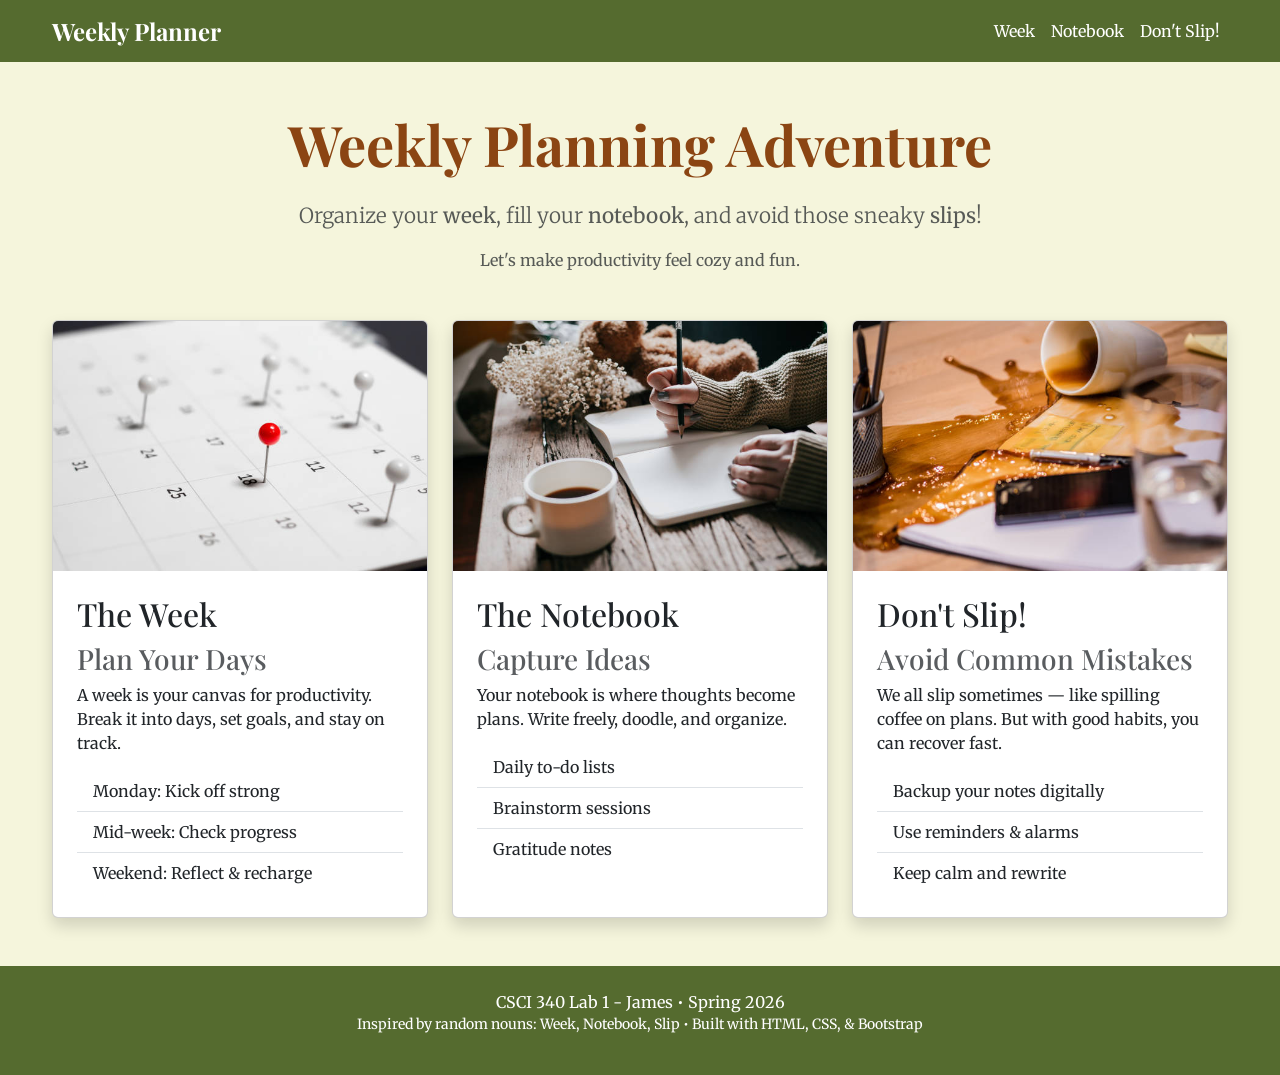
==== csci340lab1/Index.html @ 052435fe "Moving Files" ====
<!DOCTYPE html>
<html lang="en">
<head>
    <meta charset="UTF-8">
    <meta name="viewport" content="width=device-width, initial-scale=1.0">
    <title>Weekly Planning: Week, Slip, Notebook</title>
    
    <!--Made sure to use Bootstrap 5 CSS CDN -->
    <link href="https://cdn.jsdelivr.net/npm/bootstrap@5.3.3/dist/css/bootstrap.min.css" rel="stylesheet" integrity="sha384-QWTKZyjpPEjISv5WaRU9OFeRpok6YctnYmDr5pNlyT2bRjXh0JMhjY6hW+ALEwIH" crossorigin="anonymous">
    
    <!-- Made sure to use Google Fonts: Merriweather for body, Playfair Display for headings -->
    <link rel="preconnect" href="https://fonts.googleapis.com">
    <link rel="preconnect" href="https://fonts.gstatic.com" crossorigin>
    <link href="https://fonts.googleapis.com/css2?family=Merriweather:wght@400;700&family=Playfair+Display:wght@400;700&display=swap" rel="stylesheet">
    
    
    <link rel="stylesheet" href="style.css">
</head>
<body class="bg-beige">

    <!-- Navbar -->
    <nav class="navbar navbar-expand-lg navbar-dark bg-olive">
        <div class="container">
            <a class="navbar-brand fw-bold" href="#">Weekly Planner</a>
            <button class="navbar-toggler" type="button" data-bs-toggle="collapse" data-bs-target="#navbarNav" aria-controls="navbarNav" aria-expanded="false" aria-label="Toggle navigation">
                <span class="navbar-toggler-icon"></span>
            </button>
            <div class="collapse navbar-collapse" id="navbarNav">
                <ul class="navbar-nav ms-auto">
                    <li class="nav-item"><a class="nav-link" href="#week">Week</a></li>
                    <li class="nav-item"><a class="nav-link" href="#notebook">Notebook</a></li>
                    <li class="nav-item"><a class="nav-link" href="#slip">Don't Slip!</a></li>
                </ul>
            </div>
        </div>
    </nav>

    <!-- Hero Section -->
    <div class="container my-5 text-center">
        <h1 class="display-4 fw-bold text-brown">Weekly Planning Adventure</h1>
        <p class="lead text-muted mt-4">
            Organize your <strong>week</strong>, fill your <strong>notebook</strong>, and avoid those sneaky <strong>slips</strong>!
        </p>
        <p class="text-muted">Let's make productivity feel cozy and fun.</p>
    </div>
        <!-- Main Content: Three Cards in a Row -->
    <div class="container my-5">
        <div class="row g-4">

            <!-- Card 1: Week -->
            <div class="col-md-4">
                <div class="card h-100 shadow">
                    <img src="WeekPinned.jpg" class="card-img-top" alt="A cozy weekly calendar planner on a wooden desk with natural light" style="height: 250px; object-fit: cover;">
                    <div class="card-body p-4">
                        <h2 class="card-title text-brown">The Week</h2>
                        <h3 class="text-muted">Plan Your Days</h3>
                        <p class="card-text">A week is your canvas for productivity. Break it into days, set goals, and stay on track.</p>
                        <ul class="list-group list-group-flush">
                            <li class="list-group-item">Monday: Kick off strong</li>
                            <li class="list-group-item">Mid-week: Check progress</li>
                            <li class="list-group-item">Weekend: Reflect & recharge</li>
                        </ul>
                    </div>
                </div>
            </div>

            <!-- Card 2: Notebook -->
            <div class="col-md-4">
                <div class="card h-100 shadow">
                    <img src="OpenNotebookwithWrittenNotes.jpg" class="card-img-top" alt="An open notebook with handwritten notes and a pen on a cozy desk" style="height: 250px; object-fit: cover;">
                    <div class="card-body p-4">
                        <h2 class="card-title text-brown">The Notebook</h2>
                        <h3 class="text-muted">Capture Ideas</h3>
                        <p class="card-text">Your notebook is where thoughts become plans. Write freely, doodle, and organize.</p>
                        <ul class="list-group list-group-flush">
                            <li class="list-group-item">Daily to-do lists</li>
                            <li class="list-group-item">Brainstorm sessions</li>
                            <li class="list-group-item">Gratitude notes</li>
                        </ul>
                    </div>
                </div>
            </div>

            <!-- Card 3: Slip (Don't Slip Up!) -->
            <div class="col-md-4">
                <div class="card h-100 shadow">
                    <img src="SpilledCoffee.jpg" class="card-img-top" alt="Spilled coffee on an open notebook and planner pages, messy desk accident" style="height: 250px; object-fit: cover;">
                    <div class="card-body p-4">
                        <h2 class="card-title text-brown">Don't Slip!</h2>
                        <h3 class="text-muted">Avoid Common Mistakes</h3>
                        <p class="card-text">We all slip sometimes — like spilling coffee on plans. But with good habits, you can recover fast.</p>
                        <ul class="list-group list-group-flush">
                            <li class="list-group-item">Backup your notes digitally</li>
                            <li class="list-group-item">Use reminders & alarms</li>
                            <li class="list-group-item">Keep calm and rewrite</li>
                        </ul>
                    </div>
                </div>
            </div>

        </div>
    </div>

   
<footer class="bg-olive text-white text-center py-4 mt-5">
    <div class="container">
        <p class="mb-0">CSCI 340 Lab 1 - James • Spring 2026</p>
        <p class="small">Inspired by random nouns: Week, Notebook, Slip • Built with HTML, CSS, & Bootstrap</p>
    </div>
</footer>

    

    <!-- Bootstrap JS CDN (for navbar toggle on mobile) I remember Dr.Goadrich stating these needed to be mobile friendly -->
    <script src="https://cdn.jsdelivr.net/npm/bootstrap@5.3.3/dist/js/bootstrap.bundle.min.js" integrity="sha384-YvpcrYf0tY3lHB60NNkmXc5s9fDVZLESaAA55NDzOxhy9GkcIdslK1eN7N6jIeHz" crossorigin="anonymous"></script>
</body>
</html>
---- csci340lab1/style.css ----
/* style.css - My Aesthetically Earth Tone Theme for Weekly Planner */


:root {
    --olive: #556B2F;       /* Forest olive green */
    --brown: #8B4513;       /* Warm saddle brown */
    --beige: #F5F5DC;       /* Soft antique white/beige paper */
    --light-brown: #D2B48C; /* Tan accent for hover/muted text */
}


body {
    background-color: var(--beige);
    font-family: 'Merriweather', serif; 
    color: #333; 
}


h1, h2, h3, .navbar-brand {
    font-family: 'Playfair Display', serif;
}


.bg-olive {
    background-color: var(--olive) !important;
}

.navbar-dark .navbar-nav .nav-link {
    color: white !important;
}

.navbar-dark .navbar-nav .nav-link:hover {
    color: var(--light-brown) !important;
}

.navbar-brand {
    color: white !important;
    font-size: 1.5rem;
}


.display-4 {
    color: var(--brown) !important;
    margin-bottom: 1rem;
}

.lead {
    font-size: 1.3rem;
}


.container {
    max-width: 1200px; 
}

.my-5 {
    margin-top: 3rem !important;
    margin-bottom: 3rem !important;
}


.card {
    transition: transform 0.3s ease, box-shadow 0.3s ease;
}

.card:hover {
    transform: translateY(-5px);
    box-shadow: 0 10px 20px rgba(0,0,0,0.15);
}
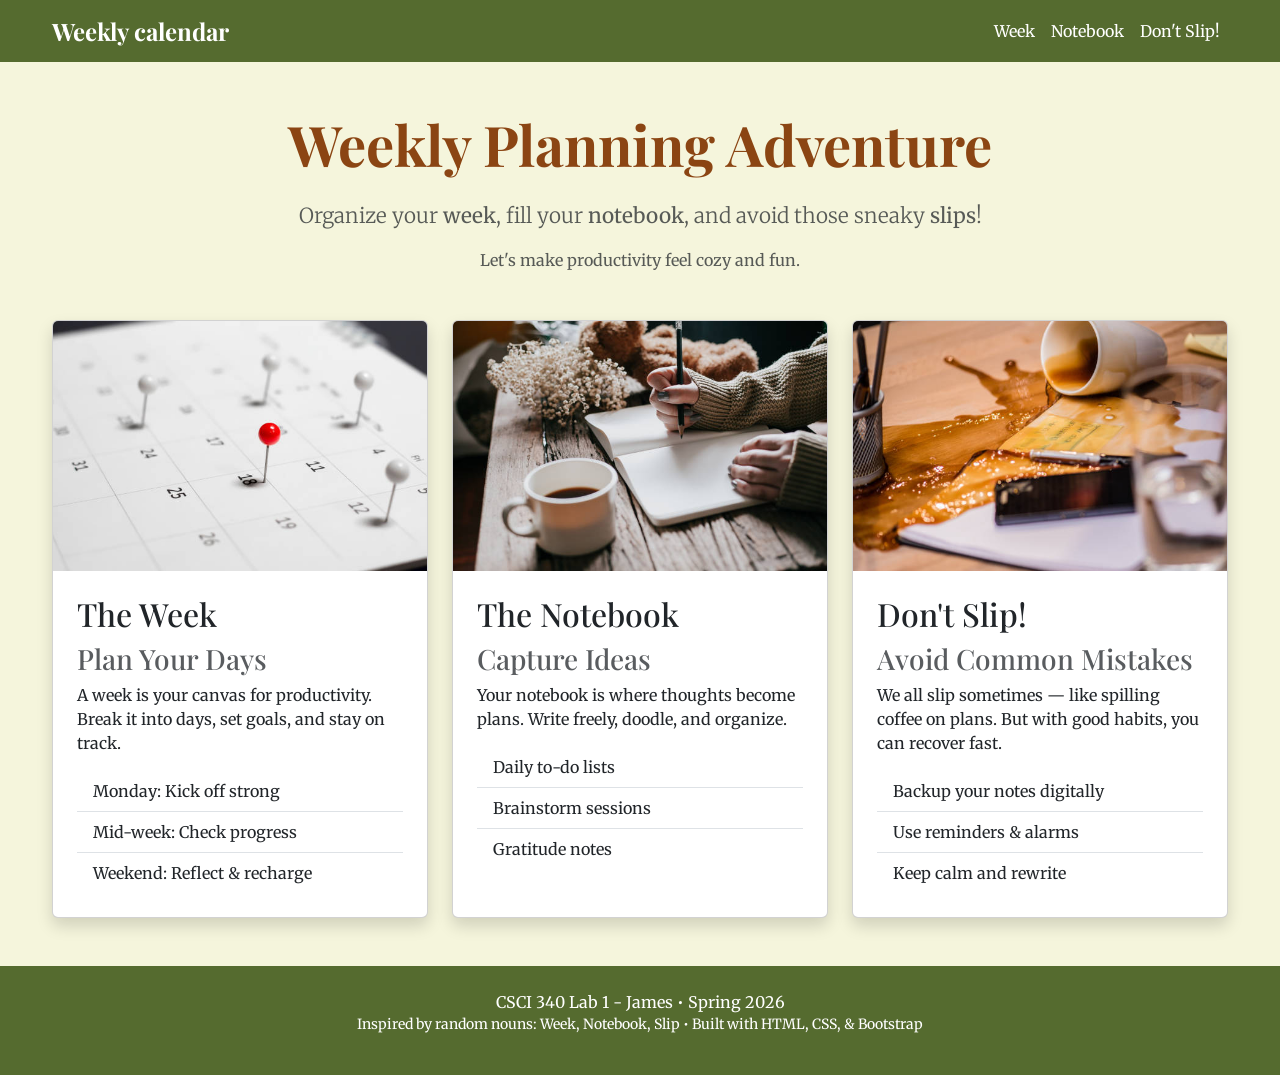
==== commit 23439a26: "Test Purposes" ====
--- a/csci340lab1/Index.html
+++ b/csci340lab1/Index.html
@@ -21,7 +21,7 @@
     <!-- Navbar -->
     <nav class="navbar navbar-expand-lg navbar-dark bg-olive">
         <div class="container">
-            <a class="navbar-brand fw-bold" href="#">Weekly Planner</a>
+            <a class="navbar-brand fw-bold" href="#">Weekly calendar</a>
             <button class="navbar-toggler" type="button" data-bs-toggle="collapse" data-bs-target="#navbarNav" aria-controls="navbarNav" aria-expanded="false" aria-label="Toggle navigation">
                 <span class="navbar-toggler-icon"></span>
             </button>
